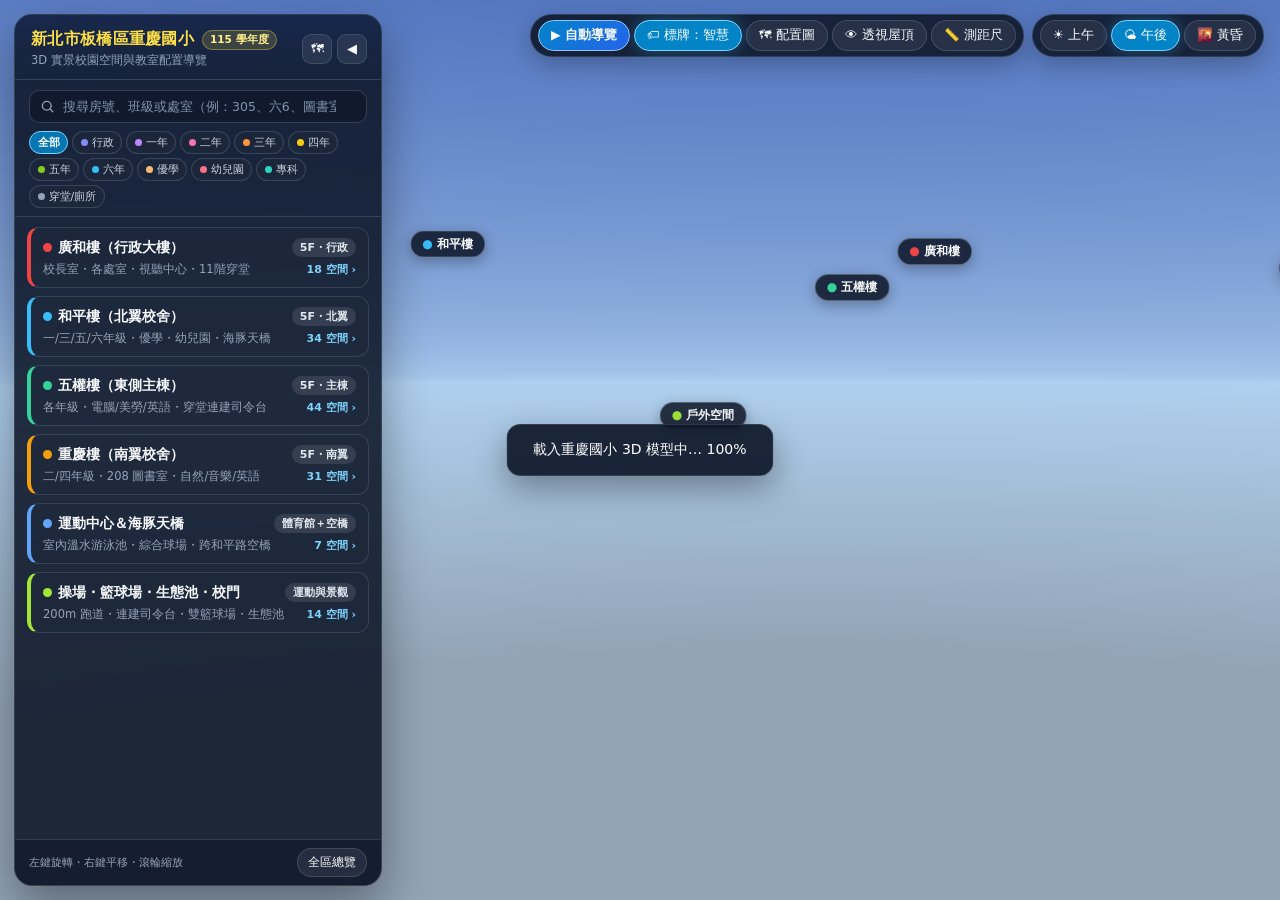
==== preview.html @ 138ebf0a "feat(v12.7): 重慶國小 115 學年度 3D 校園導覽系統 (Draco+WebP 5.1MB GLB、按需渲染、靜態陰影與 GitHub Pages 自動部署)" ====
<!doctype html>
<html lang="zh-Hant">
  <head>
    <meta charset="UTF-8" />
    <meta name="viewport" content="width=device-width, initial-scale=1.0" />
    <title>新北市板橋區重慶國小 115 學年度 3D 校園導覽系統</title>
    <link rel="stylesheet" href="./tour_ui.css" />
    <script type="importmap">
      {
        "imports": {
          "three": "./vendor/three/build/three.module.js",
          "three/addons/": "./vendor/three/examples/jsm/"
        }
      }
    </script>
  </head>
  <body>
    <div id="canvas-wrap"></div>
    <div id="status">載入重慶國小 3D 實景模型中…</div>

    <!-- Left 115 Academic Year Interactive Directory Sidebar -->
    <aside class="sidebar" id="sidebar">
      <div class="sidebar-header">
        <div class="brand-block">
          <div class="brand-top">
            <h1 class="school-title">新北市板橋區重慶國小</h1>
            <span class="year-pill">115 學年度</span>
          </div>
          <div class="school-sub">3D 實景校園空間與教室配置導覽</div>
        </div>
        <div class="header-actions">
          <button class="icon-btn" id="btnOpenMapSide" title="查看官方 115 學年度班級配置圖">🗺</button>
          <button class="icon-btn" id="btnCollapse" title="收合側欄">◀</button>
        </div>
      </div>

      <!-- Search Bar (Clean SVG icon + clear button, zero text clipping) -->
      <div class="search-wrap">
        <div class="search-box">
          <svg class="search-icon" viewBox="0 0 20 20" fill="none" aria-hidden="true">
            <circle cx="9" cy="9" r="5.8" stroke="currentColor" stroke-width="1.8" />
            <path d="M13.5 13.5L17 17" stroke="currentColor" stroke-width="1.8" stroke-linecap="round" />
          </svg>
          <input
            type="text"
            id="roomSearch"
            class="search-input"
            autocomplete="off"
            placeholder="搜尋房號、班級或處室（例：305、六6、圖書室）"
          />
          <button class="search-clear" id="btnClearSearch" title="清除搜尋" hidden>✕</button>
        </div>

        <!-- Category Quick Filter Pills -->
        <div class="cat-filter-bar" id="catFilterBar" role="tablist" aria-label="空間分類篩選"></div>
      </div>

      <!-- Contextual Drill-down Bar (Zone Breadcrumb + Floor Tabs) -->
      <div class="context-bar" id="contextBar" hidden></div>

      <!-- Dynamic Directory Body -->
      <div class="sidebar-body" id="zoneList"></div>

      <!-- Legend & Footer -->
      <div class="sidebar-footer">
        <span class="footer-tip">左鍵旋轉・右鍵平移・滾輪縮放</span>
        <button class="btn btn-sm" id="btnResetAll">全區總覽</button>
      </div>
    </aside>

    <button class="btn sidebar-toggle" id="btnExpand">☰ 校園教室導覽</button>

    <!-- Top Floating Action Toolbar -->
    <div class="top-bar">
      <div class="pill-group">
        <button class="btn tour-btn" id="btnStartTour">▶ 自動導覽</button>
        <button class="btn active" id="btnLabelMode" title="切換 3D 標牌顯示模式：智慧（棟別／選棟展開）→ 全校教室 → 隱藏">
          🏷 標牌：智慧
        </button>
        <button class="btn" id="btnOpenMap" title="開啟 115 學年度官方教室配置圖對照">🗺 配置圖</button>
        <button class="btn" id="btnXray" title="隱藏屋頂與太陽能板以透視校舍結構">👁 透視屋頂</button>
        <button class="btn" id="btnRuler" title="點選場景任兩點量測實際公尺距離">📏 測距尺</button>
      </div>
      <div class="pill-group">
        <button class="btn" data-sun="morning">☀ 上午</button>
        <button class="btn active" data-sun="afternoon">🌤 午後</button>
        <button class="btn" data-sun="sunset">🌇 黃昏</button>
      </div>
    </div>

    <div class="ruler-banner" id="rulerBanner">
      📏 測距模式已啟用：請在 3D 場景點擊兩個位置量測距離（<span id="rulerDist">等待第一點</span>）
      <button class="btn btn-xs" id="btnClearRuler">清除</button>
    </div>

    <!-- Bottom Active Room Inspector Card -->
    <div class="room-inspector" id="roomInspector" hidden>
      <div class="ri-left">
        <span class="ri-cat-bar" id="riCatBar"></span>
        <div class="ri-info">
          <div class="ri-meta" id="riMeta">廣和樓・3F・行政處室</div>
          <div class="ri-title-row">
            <span class="ri-code" id="riCode">305</span>
            <span class="ri-name" id="riName">校長室</span>
          </div>
          <div class="ri-stairs" id="riStairs">動線：近 4梯・電梯</div>
        </div>
      </div>
      <div class="ri-actions">
        <button class="btn btn-sm" id="btnRoomPrev" title="同層上一間">◀</button>
        <button class="btn btn-sm" id="btnRoomNext" title="同層下一間">▶</button>
        <button class="btn btn-sm" id="btnRoomViewToggle" title="切換近距平視／棟別鳥瞰">🦅 鳥瞰</button>
        <button class="icon-btn" id="btnCloseInspector" title="關閉定位">✕</button>
      </div>
    </div>

    <!-- Bottom Guided Tour Narration Overlay -->
    <div class="tour-card" id="tourCard">
      <div class="tour-top">
        <span class="tour-step-badge" id="tourStepBadge">導覽第 1 / 7 站</span>
        <button class="icon-btn" id="btnCloseTour" title="結束導覽">✕</button>
      </div>
      <div class="tour-title" id="tourTitle">廣和街 31 號主校門</div>
      <div class="tour-desc" id="tourDesc"></div>
      <div class="tour-controls">
        <div style="display: flex; gap: 6px">
          <button class="btn btn-sm" id="btnTourPrev">◀ 上一站</button>
          <button class="btn btn-sm active" id="btnTourPlayPause">⏸ 暫停輪播</button>
          <button class="btn btn-sm" id="btnTourNext">下一站 ▶</button>
        </div>
        <span class="tour-hint">滑鼠拖曳可隨時自由檢視</span>
      </div>
    </div>

    <!-- Official 115 Classroom Layout Reference Modal -->
    <div class="map-modal" id="mapModal" hidden>
      <div class="map-modal-backdrop" id="mapModalBackdrop"></div>
      <div class="map-modal-dialog" role="dialog" aria-modal="true" aria-label="115 學年度班級配置圖">
        <div class="map-modal-head">
          <div>
            <strong>新北市板橋區重慶國小 115 學年度班級配置圖</strong>
            <span class="map-modal-sub">官方核對基準｜點圖片可放大／縮回</span>
          </div>
          <div style="display: flex; gap: 8px; align-items: center">
            <a
              class="btn btn-sm"
              href="https://www.cges.ntpc.edu.tw/p/404-1000-7000.php"
              target="_blank"
              rel="noopener noreferrer"
              style="text-decoration: none"
            >
              ↗ 學校官網原頁
            </a>
            <button class="icon-btn" id="btnCloseMapModal" title="關閉">✕</button>
          </div>
        </div>
        <div class="map-modal-body" id="mapModalBody">
          <img
            src="./refs/cges_115_map.jpg"
            alt="新北市板橋區重慶國民小學 115 學年度班級配置圖"
            class="map-modal-img"
            id="mapModalImg"
          />
        </div>
      </div>
    </div>

    <script type="module" src="./tour_app.js"></script>
  </body>
</html>
---- tour_ui.css ----
:root {
  --bg-panel: rgba(13, 22, 39, 0.88);
  --bg-panel-solid: #0f172a;
  --bg-card: rgba(30, 41, 59, 0.68);
  --bg-card-hover: rgba(30, 58, 95, 0.72);
  --border-subtle: rgba(148, 163, 184, 0.22);
  --border-strong: rgba(125, 211, 252, 0.48);
  --text-main: #f8fafc;
  --text-secondary: #cbd5e1;
  --text-muted: #94a3b8;
  --accent: #38bdf8;
  --accent-strong: #0284c7;
  --gold: #fde047;
  --emerald: #34d399;

  /* Official 115 Map Grade & Space Color Tokens */
  --cat-grade1: #c084fc;
  --cat-grade2: #f472b6;
  --cat-grade3: #fb923c;
  --cat-grade4: #facc15;
  --cat-grade5: #84cc16;
  --cat-grade6: #38bdf8;
  --cat-youxue: #fdba74;
  --cat-kinder: #fb7185;
  --cat-admin: #818cf8;
  --cat-special: #2dd4bf;
  --cat-public: #94a3b8;
}

* {
  box-sizing: border-box;
}

[hidden] {
  display: none !important;
}

html,
body {
  margin: 0;
  height: 100%;
  overflow: hidden;
  background: #9ec5ea;
  font-family: "Microsoft JhengHei", "PingFang TC", "Noto Sans TC", system-ui, -apple-system, sans-serif;
  color: var(--text-main);
  -webkit-font-smoothing: antialiased;
}

#canvas-wrap {
  position: fixed;
  inset: 0;
  width: 100%;
  height: 100%;
}

/* Loading overlay */
#status {
  position: fixed;
  top: 50%;
  left: 50%;
  transform: translate(-50%, -50%);
  background: rgba(15, 23, 42, 0.92);
  color: #fff;
  padding: 16px 26px;
  border-radius: 14px;
  font-size: 14px;
  z-index: 60;
  border: 1px solid var(--border-subtle);
  box-shadow: 0 12px 32px rgba(0, 0, 0, 0.35);
}

/* Top action toolbar */
.top-bar {
  position: fixed;
  top: 14px;
  right: 16px;
  display: flex;
  flex-wrap: wrap;
  gap: 8px;
  z-index: 25;
  align-items: center;
  justify-content: flex-end;
  max-width: calc(100vw - 410px);
}

.pill-group {
  display: flex;
  gap: 4px;
  background: var(--bg-panel);
  padding: 5px 7px;
  border-radius: 999px;
  border: 1px solid var(--border-subtle);
  backdrop-filter: blur(14px);
  box-shadow: 0 8px 24px rgba(0, 0, 0, 0.24);
}

.btn {
  border: 1px solid rgba(255, 255, 255, 0.14);
  background: rgba(255, 255, 255, 0.07);
  color: var(--text-main);
  padding: 6px 12px;
  border-radius: 999px;
  cursor: pointer;
  font-size: 12.5px;
  font-weight: 500;
  font-family: inherit;
  transition: all 0.16s ease;
  white-space: nowrap;
  display: inline-flex;
  align-items: center;
  gap: 4px;
}

.btn:hover {
  background: rgba(56, 189, 248, 0.28);
  border-color: rgba(125, 211, 252, 0.55);
}

.btn.active {
  background: var(--accent-strong);
  border-color: #7dd3fc;
  color: #fff;
  box-shadow: 0 0 14px rgba(56, 189, 248, 0.32);
}

.btn.tour-btn {
  background: linear-gradient(135deg, #0284c7, #2563eb);
  border-color: #93c5fd;
  font-weight: 700;
}

.btn-sm {
  padding: 5px 10px;
  font-size: 12px;
}

.btn-xs {
  padding: 2px 8px;
  font-size: 11px;
  margin-left: 8px;
}

/* Left collapsible sidebar */
.sidebar {
  position: fixed;
  top: 14px;
  left: 14px;
  bottom: 14px;
  width: 368px;
  max-width: calc(100vw - 28px);
  background: var(--bg-panel);
  border: 1px solid var(--border-subtle);
  border-radius: 18px;
  backdrop-filter: blur(18px);
  box-shadow: 0 20px 48px rgba(0, 0, 0, 0.38);
  display: flex;
  flex-direction: column;
  z-index: 30;
  transition: transform 0.24s cubic-bezier(0.22, 1, 0.36, 1);
  overflow: hidden;
}

.sidebar.collapsed {
  transform: translateX(calc(-100% - 24px));
}

.sidebar-toggle {
  position: fixed;
  top: 14px;
  left: 14px;
  z-index: 28;
  display: none;
  background: var(--bg-panel);
  backdrop-filter: blur(12px);
  padding: 8px 14px;
  font-weight: 700;
}

.sidebar.collapsed + .sidebar-toggle {
  display: inline-flex;
}

.sidebar-header {
  padding: 14px 14px 11px 16px;
  border-bottom: 1px solid var(--border-subtle);
  display: flex;
  justify-content: space-between;
  align-items: center;
  gap: 8px;
  background: linear-gradient(180deg, rgba(30, 58, 138, 0.22), transparent);
}

.brand-block {
  min-width: 0;
}

.brand-top {
  display: flex;
  align-items: center;
  gap: 8px;
  flex-wrap: nowrap;
}

.school-title {
  margin: 0;
  font-size: 15.5px;
  font-weight: 800;
  color: var(--gold);
  letter-spacing: 0.3px;
  white-space: nowrap;
}

.year-pill {
  font-size: 10.5px;
  font-weight: 700;
  padding: 2px 7px;
  border-radius: 999px;
  background: rgba(253, 224, 71, 0.16);
  color: #fef08a;
  border: 1px solid rgba(253, 224, 71, 0.36);
  white-space: nowrap;
  flex-shrink: 0;
}

.school-sub {
  font-size: 11.5px;
  color: var(--text-muted);
  margin-top: 3px;
}

.header-actions {
  display: flex;
  gap: 5px;
  flex-shrink: 0;
}

.icon-btn {
  background: rgba(255, 255, 255, 0.08);
  border: 1px solid var(--border-subtle);
  color: var(--text-main);
  width: 30px;
  height: 30px;
  border-radius: 9px;
  cursor: pointer;
  font-size: 13px;
  flex-shrink: 0;
  display: inline-flex;
  align-items: center;
  justify-content: center;
  transition: all 0.15s ease;
}

.icon-btn:hover {
  background: rgba(56, 189, 248, 0.28);
  border-color: rgba(125, 211, 252, 0.5);
}

/* Search Box + Category Filter Bar */
.search-wrap {
  padding: 10px 14px 8px;
  border-bottom: 1px solid var(--border-subtle);
  display: flex;
  flex-direction: column;
  gap: 8px;
}

.search-box {
  position: relative;
  display: flex;
  align-items: center;
}

.search-icon {
  position: absolute;
  left: 11px;
  width: 15px;
  height: 15px;
  color: var(--text-muted);
  pointer-events: none;
}

.search-input {
  width: 100%;
  padding: 8px 30px 8px 33px;
  border-radius: 10px;
  border: 1px solid rgba(148, 163, 184, 0.28);
  background: rgba(15, 23, 42, 0.78);
  color: var(--text-main);
  font-size: 12.5px;
  font-family: inherit;
  outline: none;
  transition: border-color 0.15s, box-shadow 0.15s;
}

.search-input::placeholder {
  color: #8294ae;
}

.search-input:focus {
  border-color: var(--accent);
  box-shadow: 0 0 0 2.5px rgba(56, 189, 248, 0.22);
}

.search-clear {
  position: absolute;
  right: 7px;
  width: 20px;
  height: 20px;
  border-radius: 50%;
  border: none;
  background: rgba(148, 163, 184, 0.25);
  color: #e2e8f0;
  font-size: 11px;
  cursor: pointer;
  display: inline-flex;
  align-items: center;
  justify-content: center;
}

.search-clear:hover {
  background: rgba(248, 113, 113, 0.55);
}

.cat-filter-bar {
  display: flex;
  flex-wrap: wrap;
  gap: 4px;
}

.cat-pill {
  border: 1px solid rgba(148, 163, 184, 0.24);
  background: rgba(30, 41, 59, 0.65);
  color: var(--text-secondary);
  padding: 3px 7.5px;
  border-radius: 999px;
  font-size: 11px;
  font-family: inherit;
  cursor: pointer;
  white-space: nowrap;
  flex-shrink: 0;
  display: inline-flex;
  align-items: center;
  gap: 4px;
  transition: all 0.14s ease;
}

.cat-pill:hover {
  border-color: rgba(125, 211, 252, 0.5);
  color: #fff;
}

.cat-pill.active {
  background: rgba(2, 132, 199, 0.85);
  border-color: #7dd3fc;
  color: #fff;
  font-weight: 700;
}

.cat-dot {
  width: 7px;
  height: 7px;
  border-radius: 50%;
  flex-shrink: 0;
}

/* Context Drill-down Header (Breadcrumb + Floor Tabs) */
.context-bar {
  padding: 9px 14px;
  border-bottom: 1px solid var(--border-subtle);
  background: rgba(15, 23, 42, 0.56);
  display: flex;
  flex-direction: column;
  gap: 8px;
}

.crumb-row {
  display: flex;
  align-items: center;
  justify-content: space-between;
  gap: 8px;
}

.back-btn {
  border: 1px solid rgba(148, 163, 184, 0.3);
  background: rgba(30, 41, 59, 0.8);
  color: #e2e8f0;
  padding: 4px 9px;
  border-radius: 8px;
  font-size: 11.5px;
  font-weight: 600;
  font-family: inherit;
  cursor: pointer;
  white-space: nowrap;
  flex-shrink: 0;
}

.back-btn:hover {
  background: rgba(56, 189, 248, 0.25);
  border-color: var(--accent);
}

.crumb-title {
  font-size: 13.5px;
  font-weight: 800;
  display: flex;
  align-items: center;
  gap: 6px;
  min-width: 0;
  overflow: hidden;
  text-overflow: ellipsis;
  white-space: nowrap;
}

.crumb-axis {
  font-size: 11px;
  color: var(--text-muted);
}

.floor-tabs {
  display: flex;
  gap: 4px;
  flex-wrap: wrap;
}

.floor-tab {
  border: 1px solid rgba(148, 163, 184, 0.26);
  background: rgba(30, 41, 59, 0.65);
  color: var(--text-secondary);
  padding: 4px 10px;
  border-radius: 8px;
  font-size: 12px;
  font-weight: 600;
  font-family: inherit;
  cursor: pointer;
  transition: all 0.14s ease;
  white-space: nowrap;
}

.floor-tab:hover {
  border-color: rgba(125, 211, 252, 0.5);
  color: #fff;
}

.floor-tab.active {
  background: linear-gradient(135deg, #0284c7, #0369a1);
  border-color: #7dd3fc;
  color: #fff;
  box-shadow: 0 0 10px rgba(56, 189, 248, 0.28);
}

/* Sidebar Scroll Body */
.sidebar-body {
  flex: 1;
  overflow-y: auto;
  padding: 10px 12px 14px;
  display: flex;
  flex-direction: column;
  gap: 8px;
}

.sidebar-body::-webkit-scrollbar {
  width: 5px;
}

.sidebar-body::-webkit-scrollbar-thumb {
  background: rgba(148, 163, 184, 0.32);
  border-radius: 99px;
}

/* Zone Overview Cards (Compact, Zero Awkward Badge Wrapping!) */
.zone-card {
  position: relative;
  background: var(--bg-card);
  border: 1px solid var(--border-subtle);
  border-left: 4px solid var(--zone-color, var(--accent));
  border-radius: 12px;
  padding: 10px 12px;
  cursor: pointer;
  transition: all 0.16s ease;
}

.zone-card:hover {
  border-color: rgba(125, 211, 252, 0.55);
  border-left-color: var(--zone-color, var(--accent));
  background: var(--bg-card-hover);
  transform: translateY(-1px);
}

.zone-head {
  display: flex;
  justify-content: space-between;
  align-items: center;
  gap: 8px;
}

.zone-name {
  font-weight: 700;
  font-size: 13.5px;
  display: flex;
  align-items: center;
  gap: 6px;
  min-width: 0;
  white-space: nowrap;
  overflow: hidden;
  text-overflow: ellipsis;
}

.zone-dot {
  width: 9px;
  height: 9px;
  border-radius: 50%;
  display: inline-block;
  flex-shrink: 0;
}

.zone-badge {
  font-size: 11px;
  font-weight: 600;
  padding: 2px 8px;
  border-radius: 999px;
  background: rgba(255, 255, 255, 0.1);
  color: #e2e8f0;
  white-space: nowrap;
  flex-shrink: 0;
}

.zone-meta-line {
  display: flex;
  justify-content: space-between;
  align-items: center;
  gap: 8px;
  margin-top: 5px;
  font-size: 11.5px;
  color: var(--text-muted);
}

.zone-summary {
  overflow: hidden;
  text-overflow: ellipsis;
  white-space: nowrap;
}

.zone-count {
  font-size: 11px;
  color: #7dd3fc;
  font-weight: 600;
  white-space: nowrap;
  flex-shrink: 0;
}

/* Floor Section & Room Cards Grid */
.floor-section {
  display: flex;
  flex-direction: column;
  gap: 6px;
  margin-bottom: 4px;
}

.floor-section-head {
  display: flex;
  align-items: center;
  justify-content: space-between;
  padding: 3px 2px;
}

.floor-section-left {
  display: flex;
  align-items: center;
  gap: 7px;
}

.floor-tag {
  background: linear-gradient(135deg, #d97706, #b45309);
  color: #fff;
  font-size: 11px;
  font-weight: 800;
  padding: 2px 8px;
  border-radius: 6px;
  min-width: 34px;
  text-align: center;
  white-space: nowrap;
}

.floor-count {
  font-size: 11px;
  color: var(--text-muted);
}

.room-grid {
  display: grid;
  grid-template-columns: repeat(2, minmax(0, 1fr));
  gap: 6px;
}

.room-card {
  background: rgba(15, 23, 42, 0.68);
  border: 1px solid rgba(148, 163, 184, 0.22);
  border-left: 3.5px solid var(--cat-color, var(--accent));
  border-radius: 10px;
  padding: 7px 8px;
  cursor: pointer;
  transition: all 0.14s ease;
  display: flex;
  flex-direction: column;
  gap: 3px;
  text-align: left;
}

.room-card:hover {
  background: rgba(30, 58, 95, 0.8);
  border-color: rgba(125, 211, 252, 0.6);
  border-left-color: var(--cat-color, var(--accent));
  transform: translateY(-1px);
}

.room-card.active {
  background: rgba(2, 132, 199, 0.35);
  border-color: var(--gold);
  border-left-color: var(--gold);
  box-shadow: 0 0 0 1px rgba(253, 224, 71, 0.45);
}

.room-card-top {
  display: flex;
  align-items: center;
  gap: 5px;
  min-width: 0;
}

.room-code {
  font-family: ui-monospace, SFMono-Regular, Consolas, monospace;
  font-size: 10.5px;
  font-weight: 800;
  padding: 1px 5px;
  border-radius: 5px;
  background: rgba(255, 255, 255, 0.12);
  color: #f8fafc;
  white-space: nowrap;
  flex-shrink: 0;
}

.room-name {
  font-size: 12px;
  font-weight: 700;
  color: #f8fafc;
  overflow: hidden;
  text-overflow: ellipsis;
  white-space: nowrap;
}

.room-sub {
  font-size: 10.5px;
  color: var(--text-muted);
  overflow: hidden;
  text-overflow: ellipsis;
  white-space: nowrap;
}

/* Search / Filter Result Row */
.result-summary {
  font-size: 11.5px;
  color: #93c5fd;
  padding: 2px 4px;
  display: flex;
  justify-content: space-between;
  align-items: center;
}

.search-result-card {
  background: rgba(15, 23, 42, 0.72);
  border: 1px solid rgba(148, 163, 184, 0.22);
  border-left: 3.5px solid var(--cat-color, var(--accent));
  border-radius: 10px;
  padding: 8px 10px;
  cursor: pointer;
  display: flex;
  justify-content: space-between;
  align-items: center;
  gap: 8px;
  transition: all 0.14s ease;
}

.search-result-card:hover,
.search-result-card.active {
  background: rgba(2, 132, 199, 0.34);
  border-color: rgba(125, 211, 252, 0.65);
  border-left-color: var(--gold);
}

.sr-main {
  min-width: 0;
  display: flex;
  flex-direction: column;
  gap: 2px;
}

.sr-title {
  display: flex;
  align-items: center;
  gap: 6px;
  font-size: 12.5px;
  font-weight: 700;
}

.sr-loc {
  font-size: 11px;
  color: var(--text-muted);
}

.sr-badge {
  font-size: 11px;
  font-weight: 700;
  padding: 2px 7px;
  border-radius: 6px;
  background: rgba(255, 255, 255, 0.09);
  color: #e2e8f0;
  white-space: nowrap;
  flex-shrink: 0;
}

.stairs-note {
  margin-top: 4px;
  padding: 8px 10px;
  border-radius: 10px;
  background: rgba(30, 41, 59, 0.55);
  border: 1px dashed rgba(148, 163, 184, 0.28);
  font-size: 11.5px;
  color: var(--text-secondary);
  line-height: 1.5;
}

.empty-state {
  text-align: center;
  padding: 28px 14px;
  color: var(--text-muted);
  font-size: 12.5px;
  line-height: 1.6;
}

.sidebar-footer {
  padding: 8px 14px;
  border-top: 1px solid var(--border-subtle);
  font-size: 11px;
  color: var(--text-muted);
  display: flex;
  justify-content: space-between;
  align-items: center;
  background: rgba(15, 23, 42, 0.6);
}

.footer-tip {
  white-space: nowrap;
}

/* Bottom Active Room Inspector Bar */
.room-inspector {
  position: fixed;
  bottom: 18px;
  left: calc(50% + 184px);
  transform: translateX(-50%);
  width: min(560px, calc(100vw - 410px));
  background: rgba(13, 22, 39, 0.92);
  border: 1px solid rgba(253, 224, 71, 0.55);
  border-radius: 16px;
  padding: 11px 14px;
  backdrop-filter: blur(16px);
  box-shadow: 0 14px 36px rgba(0, 0, 0, 0.42);
  z-index: 32;
  display: flex;
  align-items: center;
  justify-content: space-between;
  gap: 12px;
}

.sidebar.collapsed ~ .room-inspector {
  left: 50%;
  width: min(560px, calc(100vw - 32px));
}

.ri-left {
  display: flex;
  align-items: stretch;
  gap: 10px;
  min-width: 0;
}

.ri-cat-bar {
  width: 5px;
  border-radius: 4px;
  background: var(--gold);
  flex-shrink: 0;
}

.ri-info {
  min-width: 0;
}

.ri-meta {
  font-size: 11px;
  color: #7dd3fc;
  font-weight: 700;
}

.ri-title-row {
  display: flex;
  align-items: center;
  gap: 7px;
  margin: 2px 0;
}

.ri-code {
  font-family: ui-monospace, SFMono-Regular, Consolas, monospace;
  font-size: 12px;
  font-weight: 800;
  padding: 1px 7px;
  border-radius: 6px;
  background: rgba(253, 224, 71, 0.2);
  color: var(--gold);
  border: 1px solid rgba(253, 224, 71, 0.45);
  white-space: nowrap;
}

.ri-name {
  font-size: 15px;
  font-weight: 800;
  color: #fff;
  white-space: nowrap;
  overflow: hidden;
  text-overflow: ellipsis;
}

.ri-stairs {
  font-size: 11.5px;
  color: var(--text-secondary);
}

.ri-actions {
  display: flex;
  align-items: center;
  gap: 5px;
  flex-shrink: 0;
}

/* Bottom Guided Tour Card */
.tour-card {
  position: fixed;
  bottom: 18px;
  left: calc(50% + 184px);
  transform: translateX(-50%);
  width: min(560px, calc(100vw - 410px));
  background: rgba(13, 22, 39, 0.92);
  border: 1px solid rgba(56, 189, 248, 0.5);
  border-radius: 16px;
  padding: 14px 18px;
  backdrop-filter: blur(16px);
  box-shadow: 0 14px 36px rgba(0, 0, 0, 0.42);
  z-index: 35;
  display: none;
}

.sidebar.collapsed ~ .tour-card {
  left: 50%;
  width: min(560px, calc(100vw - 32px));
}

.tour-card.show {
  display: block;
}

.tour-top {
  display: flex;
  justify-content: space-between;
  align-items: center;
  gap: 10px;
}

.tour-step-badge {
  font-size: 12px;
  color: var(--accent);
  font-weight: 700;
}

.tour-title {
  font-size: 15.5px;
  font-weight: 800;
  margin: 4px 0;
  color: var(--gold);
}

.tour-desc {
  font-size: 12.5px;
  line-height: 1.55;
  color: #e2e8f0;
  margin-bottom: 10px;
}

.tour-controls {
  display: flex;
  justify-content: space-between;
  align-items: center;
  gap: 8px;
}

.tour-hint {
  font-size: 11px;
  color: var(--text-muted);
}

/* Ruler HUD */
.ruler-banner {
  position: fixed;
  top: 64px;
  right: 16px;
  background: rgba(15, 23, 42, 0.9);
  border: 1px solid var(--emerald);
  color: #d1fae5;
  padding: 8px 14px;
  border-radius: 10px;
  font-size: 12.5px;
  z-index: 26;
  display: none;
}

.ruler-banner.show {
  display: block;
}

/* 3D CSS2D Floating Labels */
.label-3d {
  background: rgba(13, 22, 39, 0.86);
  color: #f8fafc;
  border: 1px solid rgba(148, 163, 184, 0.45);
  border-radius: 999px;
  padding: 4px 11px;
  font-size: 12px;
  font-weight: 700;
  white-space: nowrap;
  pointer-events: auto;
  cursor: pointer;
  box-shadow: 0 4px 14px rgba(0, 0, 0, 0.3);
  transition: transform 0.15s, background 0.15s, border-color 0.15s;
}

.label-3d:hover {
  background: #0284c7;
  border-color: #7dd3fc;
  transform: scale(1.06);
}

/* Individual 3D Classroom Plaque Labels */
.label-room-chip {
  background: rgba(13, 22, 39, 0.88);
  color: #f8fafc;
  border: 1px solid rgba(148, 163, 184, 0.42);
  border-left: 3.5px solid var(--cat-color, #38bdf8);
  border-radius: 7px;
  padding: 2px 7px;
  font-size: 11px;
  font-weight: 700;
  white-space: nowrap;
  pointer-events: auto;
  cursor: pointer;
  box-shadow: 0 3px 10px rgba(0, 0, 0, 0.34);
  transition: transform 0.14s ease, background 0.14s ease, border-color 0.14s ease;
  display: inline-flex;
  align-items: center;
  gap: 4px;
}

.label-room-chip:hover {
  background: #0284c7;
  border-color: #fde047;
  border-left-color: #fde047;
  transform: scale(1.1);
  z-index: 50;
}

.label-room-chip.compact {
  font-size: 10px;
  padding: 1.5px 5px;
  opacity: 0.92;
}

.label-room-pin {
  background: linear-gradient(135deg, #0284c7, #1d4ed8);
  color: #fff;
  border: 2px solid #fde047;
  border-radius: 10px;
  padding: 5px 12px;
  font-size: 13px;
  font-weight: 800;
  box-shadow: 0 8px 24px rgba(2, 132, 199, 0.6);
  white-space: nowrap;
  pointer-events: none;
}

.label-ruler {
  background: #065f46;
  color: #ecfdf5;
  border: 1px solid #34d399;
  border-radius: 8px;
  padding: 3px 9px;
  font-size: 12px;
  font-weight: 700;
}

/* Official 115 Classroom Layout Lightbox Modal */
.map-modal {
  position: fixed;
  inset: 0;
  z-index: 80;
  display: flex;
  align-items: center;
  justify-content: center;
  padding: 20px;
}

.map-modal-backdrop {
  position: absolute;
  inset: 0;
  background: rgba(2, 6, 23, 0.78);
  backdrop-filter: blur(8px);
}

.map-modal-dialog {
  position: relative;
  width: min(1140px, 95vw);
  max-height: 92vh;
  background: #0f172a;
  border: 1px solid rgba(125, 211, 252, 0.38);
  border-radius: 16px;
  box-shadow: 0 24px 64px rgba(0, 0, 0, 0.6);
  display: flex;
  flex-direction: column;
  overflow: hidden;
}

.map-modal-head {
  padding: 12px 16px;
  border-bottom: 1px solid var(--border-subtle);
  display: flex;
  justify-content: space-between;
  align-items: center;
  gap: 12px;
  font-size: 14px;
}

.map-modal-sub {
  display: block;
  font-size: 11.5px;
  color: var(--text-muted);
  margin-top: 2px;
}

.map-modal-body {
  overflow: auto;
  padding: 14px;
  text-align: center;
  background: #091020;
}

.map-modal-img {
  max-width: 100%;
  height: auto;
  border-radius: 8px;
  cursor: zoom-in;
  transition: transform 0.2s ease;
}

.map-modal-img.zoomed {
  max-width: none;
  width: 165%;
  cursor: zoom-out;
}

@media (max-width: 900px) {
  .top-bar {
    max-width: calc(100vw - 20px);
    top: 10px;
    right: 10px;
  }
  .sidebar {
    width: calc(100vw - 20px);
    height: 48vh;
    top: auto;
    bottom: 10px;
    left: 10px;
  }
  .room-inspector,
  .tour-card {
    left: 50%;
    width: calc(100vw - 24px);
    bottom: calc(48vh + 18px);
  }
  .sidebar.collapsed ~ .room-inspector,
  .sidebar.collapsed ~ .tour-card {
    bottom: 16px;
  }
}
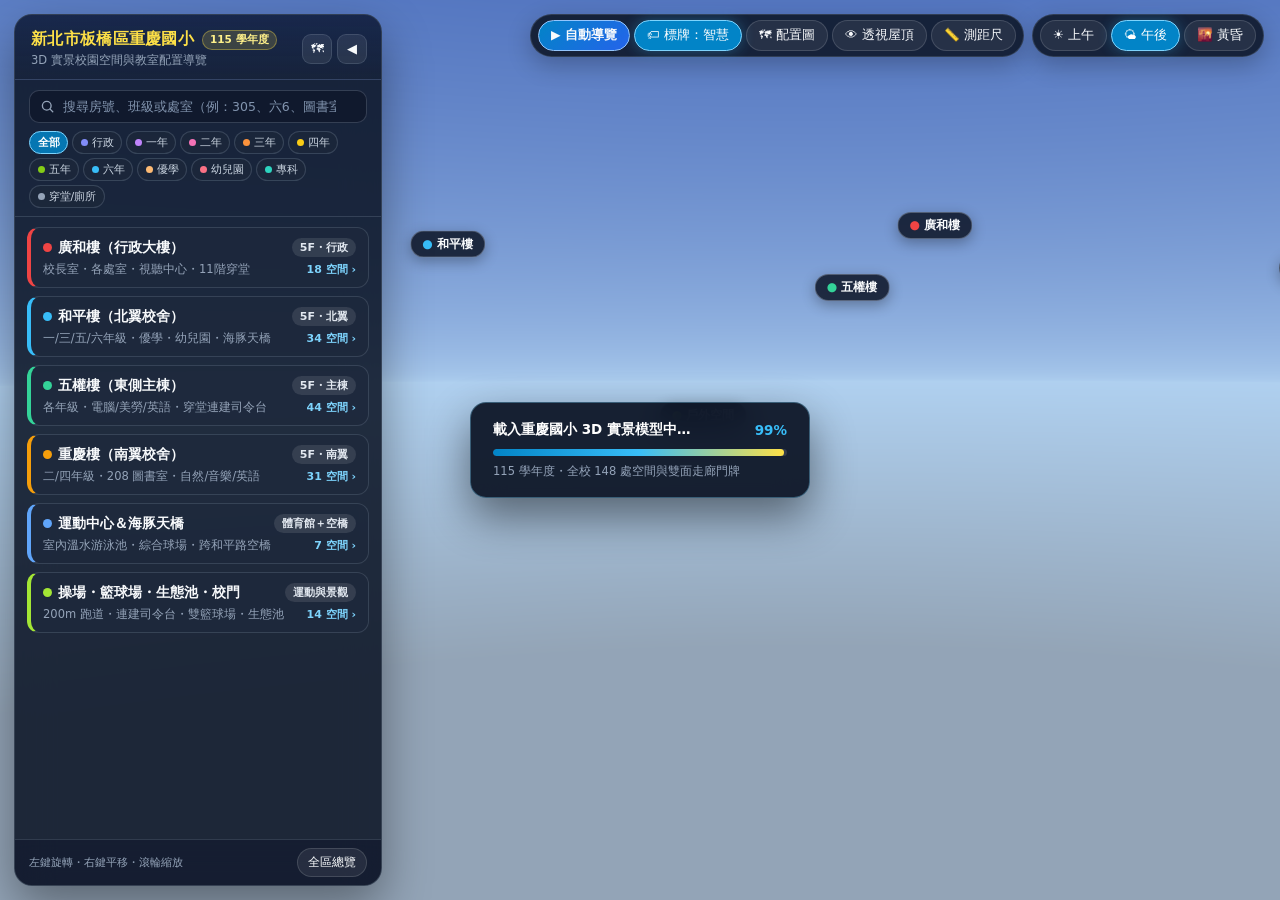
==== commit 5fb14e86: "docs & icon(v12.12): 同步重慶國小官網校徽 favicon/apple-touch-icon 並更新完整 README 說明文件" ====
--- a/preview.html
+++ b/preview.html
@@ -2,169 +2,11 @@
 <html lang="zh-Hant">
   <head>
     <meta charset="UTF-8" />
-    <meta name="viewport" content="width=device-width, initial-scale=1.0" />
-    <title>新北市板橋區重慶國小 115 學年度 3D 校園導覽系統</title>
-    <link rel="stylesheet" href="./tour_ui.css" />
-    <script type="importmap">
-      {
-        "imports": {
-          "three": "./vendor/three/build/three.module.js",
-          "three/addons/": "./vendor/three/examples/jsm/"
-        }
-      }
-    </script>
+    <meta http-equiv="refresh" content="0; url=./index.html" />
+    <link rel="shortcut icon" href="./favicon.ico" type="image/x-icon" />
+    <link rel="icon" type="image/png" sizes="64x64" href="./favicon.png" />
+    <title>重新導向至重慶國小 3D 校園導覽系統…</title>
+    <script>location.replace("./index.html" + location.search + location.hash);</script>
   </head>
-  <body>
-    <div id="canvas-wrap"></div>
-    <div id="status">載入重慶國小 3D 實景模型中…</div>
-
-    <!-- Left 115 Academic Year Interactive Directory Sidebar -->
-    <aside class="sidebar" id="sidebar">
-      <div class="sidebar-header">
-        <div class="brand-block">
-          <div class="brand-top">
-            <h1 class="school-title">新北市板橋區重慶國小</h1>
-            <span class="year-pill">115 學年度</span>
-          </div>
-          <div class="school-sub">3D 實景校園空間與教室配置導覽</div>
-        </div>
-        <div class="header-actions">
-          <button class="icon-btn" id="btnOpenMapSide" title="查看官方 115 學年度班級配置圖">🗺</button>
-          <button class="icon-btn" id="btnCollapse" title="收合側欄">◀</button>
-        </div>
-      </div>
-
-      <!-- Search Bar (Clean SVG icon + clear button, zero text clipping) -->
-      <div class="search-wrap">
-        <div class="search-box">
-          <svg class="search-icon" viewBox="0 0 20 20" fill="none" aria-hidden="true">
-            <circle cx="9" cy="9" r="5.8" stroke="currentColor" stroke-width="1.8" />
-            <path d="M13.5 13.5L17 17" stroke="currentColor" stroke-width="1.8" stroke-linecap="round" />
-          </svg>
-          <input
-            type="text"
-            id="roomSearch"
-            class="search-input"
-            autocomplete="off"
-            placeholder="搜尋房號、班級或處室（例：305、六6、圖書室）"
-          />
-          <button class="search-clear" id="btnClearSearch" title="清除搜尋" hidden>✕</button>
-        </div>
-
-        <!-- Category Quick Filter Pills -->
-        <div class="cat-filter-bar" id="catFilterBar" role="tablist" aria-label="空間分類篩選"></div>
-      </div>
-
-      <!-- Contextual Drill-down Bar (Zone Breadcrumb + Floor Tabs) -->
-      <div class="context-bar" id="contextBar" hidden></div>
-
-      <!-- Dynamic Directory Body -->
-      <div class="sidebar-body" id="zoneList"></div>
-
-      <!-- Legend & Footer -->
-      <div class="sidebar-footer">
-        <span class="footer-tip">左鍵旋轉・右鍵平移・滾輪縮放</span>
-        <button class="btn btn-sm" id="btnResetAll">全區總覽</button>
-      </div>
-    </aside>
-
-    <button class="btn sidebar-toggle" id="btnExpand">☰ 校園教室導覽</button>
-
-    <!-- Top Floating Action Toolbar -->
-    <div class="top-bar">
-      <div class="pill-group">
-        <button class="btn tour-btn" id="btnStartTour">▶ 自動導覽</button>
-        <button class="btn active" id="btnLabelMode" title="切換 3D 標牌顯示模式：智慧（棟別／選棟展開）→ 全校教室 → 隱藏">
-          🏷 標牌：智慧
-        </button>
-        <button class="btn" id="btnOpenMap" title="開啟 115 學年度官方教室配置圖對照">🗺 配置圖</button>
-        <button class="btn" id="btnXray" title="隱藏屋頂與太陽能板以透視校舍結構">👁 透視屋頂</button>
-        <button class="btn" id="btnRuler" title="點選場景任兩點量測實際公尺距離">📏 測距尺</button>
-      </div>
-      <div class="pill-group">
-        <button class="btn" data-sun="morning">☀ 上午</button>
-        <button class="btn active" data-sun="afternoon">🌤 午後</button>
-        <button class="btn" data-sun="sunset">🌇 黃昏</button>
-      </div>
-    </div>
-
-    <div class="ruler-banner" id="rulerBanner">
-      📏 測距模式已啟用：請在 3D 場景點擊兩個位置量測距離（<span id="rulerDist">等待第一點</span>）
-      <button class="btn btn-xs" id="btnClearRuler">清除</button>
-    </div>
-
-    <!-- Bottom Active Room Inspector Card -->
-    <div class="room-inspector" id="roomInspector" hidden>
-      <div class="ri-left">
-        <span class="ri-cat-bar" id="riCatBar"></span>
-        <div class="ri-info">
-          <div class="ri-meta" id="riMeta">廣和樓・3F・行政處室</div>
-          <div class="ri-title-row">
-            <span class="ri-code" id="riCode">305</span>
-            <span class="ri-name" id="riName">校長室</span>
-          </div>
-          <div class="ri-stairs" id="riStairs">動線：近 4梯・電梯</div>
-        </div>
-      </div>
-      <div class="ri-actions">
-        <button class="btn btn-sm" id="btnRoomPrev" title="同層上一間">◀</button>
-        <button class="btn btn-sm" id="btnRoomNext" title="同層下一間">▶</button>
-        <button class="btn btn-sm" id="btnRoomViewToggle" title="切換近距平視／棟別鳥瞰">🦅 鳥瞰</button>
-        <button class="icon-btn" id="btnCloseInspector" title="關閉定位">✕</button>
-      </div>
-    </div>
-
-    <!-- Bottom Guided Tour Narration Overlay -->
-    <div class="tour-card" id="tourCard">
-      <div class="tour-top">
-        <span class="tour-step-badge" id="tourStepBadge">導覽第 1 / 7 站</span>
-        <button class="icon-btn" id="btnCloseTour" title="結束導覽">✕</button>
-      </div>
-      <div class="tour-title" id="tourTitle">廣和街 31 號主校門</div>
-      <div class="tour-desc" id="tourDesc"></div>
-      <div class="tour-controls">
-        <div style="display: flex; gap: 6px">
-          <button class="btn btn-sm" id="btnTourPrev">◀ 上一站</button>
-          <button class="btn btn-sm active" id="btnTourPlayPause">⏸ 暫停輪播</button>
-          <button class="btn btn-sm" id="btnTourNext">下一站 ▶</button>
-        </div>
-        <span class="tour-hint">滑鼠拖曳可隨時自由檢視</span>
-      </div>
-    </div>
-
-    <!-- Official 115 Classroom Layout Reference Modal -->
-    <div class="map-modal" id="mapModal" hidden>
-      <div class="map-modal-backdrop" id="mapModalBackdrop"></div>
-      <div class="map-modal-dialog" role="dialog" aria-modal="true" aria-label="115 學年度班級配置圖">
-        <div class="map-modal-head">
-          <div>
-            <strong>新北市板橋區重慶國小 115 學年度班級配置圖</strong>
-            <span class="map-modal-sub">官方核對基準｜點圖片可放大／縮回</span>
-          </div>
-          <div style="display: flex; gap: 8px; align-items: center">
-            <a
-              class="btn btn-sm"
-              href="https://www.cges.ntpc.edu.tw/p/404-1000-7000.php"
-              target="_blank"
-              rel="noopener noreferrer"
-              style="text-decoration: none"
-            >
-              ↗ 學校官網原頁
-            </a>
-            <button class="icon-btn" id="btnCloseMapModal" title="關閉">✕</button>
-          </div>
-        </div>
-        <div class="map-modal-body" id="mapModalBody">
-          <img
-            src="./refs/cges_115_map.jpg"
-            alt="新北市板橋區重慶國民小學 115 學年度班級配置圖"
-            class="map-modal-img"
-            id="mapModalImg"
-          />
-        </div>
-      </div>
-    </div>
-
-    <script type="module" src="./tour_app.js"></script>
-  </body>
+  <body></body>
 </html>
